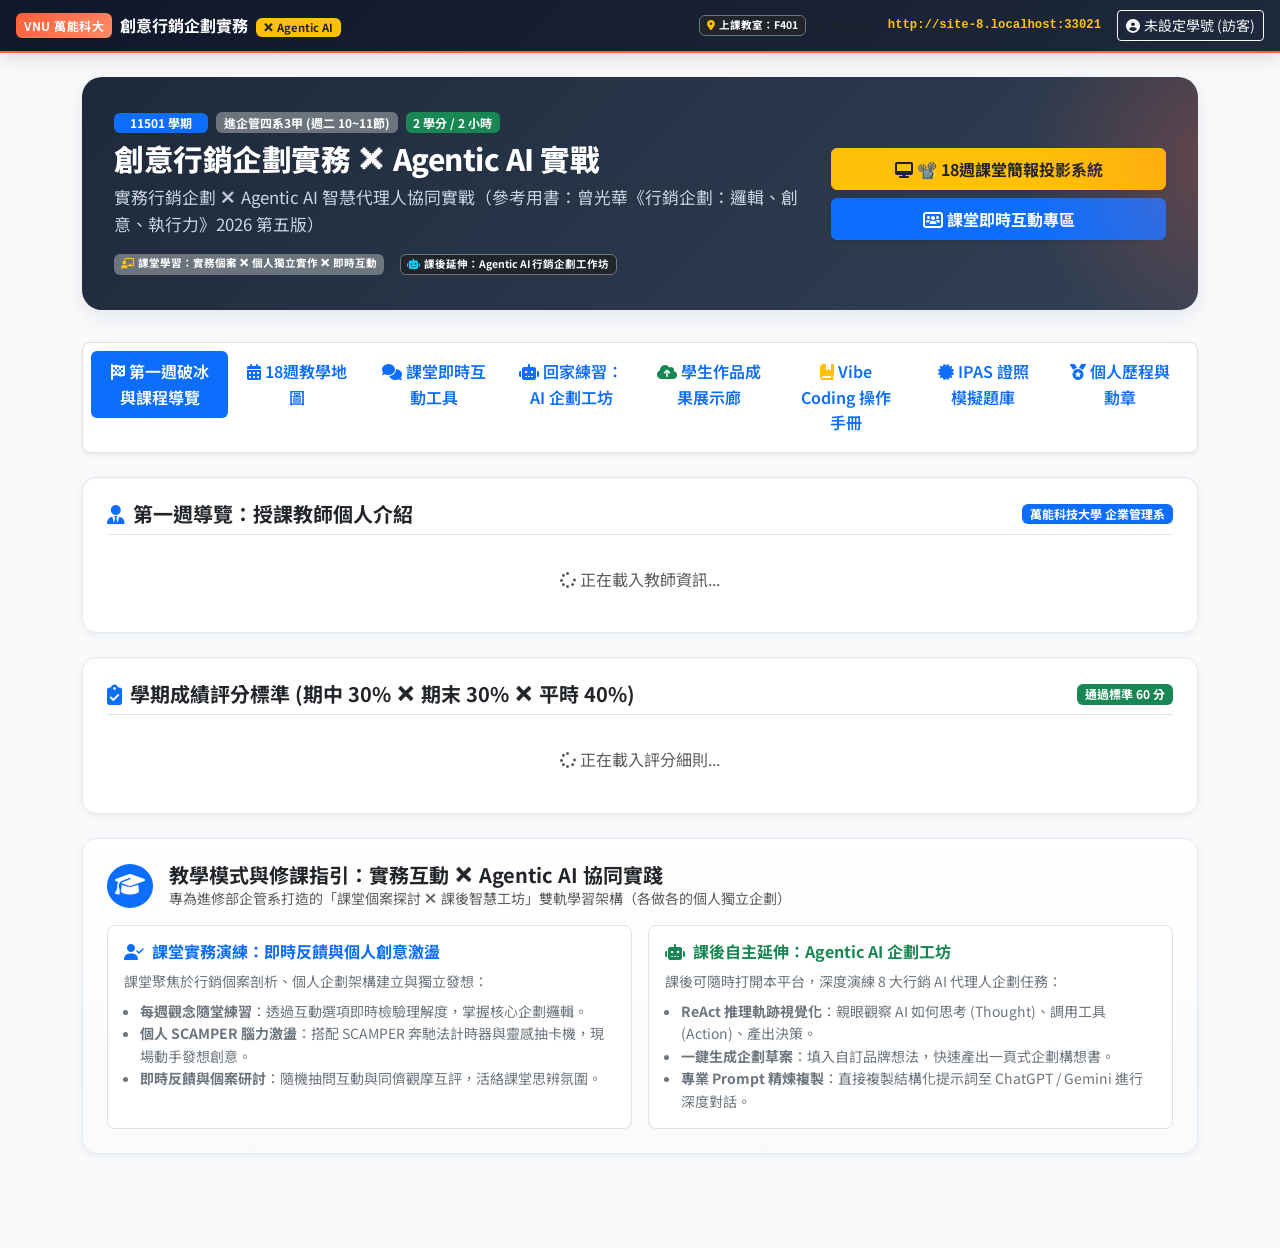
==== templates/index.html @ 461c384e "feat: 萬能科技大學 創意行銷企劃實務 ✕ Agentic AI 教學平台與 GitHub Pages 靜態網站部署" ====
<!DOCTYPE html>
<html lang="zh-TW">
<head>
  <meta charset="UTF-8">
  <meta name="viewport" content="width=device-width, initial-scale=1.0">
  <title>萬能科大【創意行銷企劃實務 ✕ Agentic AI】互動教學與自主練習平台</title>
  <!-- Bootstrap 5 CSS -->
  <link href="https://cdn.jsdelivr.net/npm/bootstrap@5.3.2/dist/css/bootstrap.min.css" rel="stylesheet">
  <!-- FontAwesome 6 -->
  <link rel="stylesheet" href="https://cdnjs.cloudflare.com/ajax/libs/font-awesome/6.4.2/css/all.min.css">
  <!-- Google Fonts: Noto Sans TC -->
  <link rel="preconnect" href="https://fonts.googleapis.com">
  <link rel="preconnect" href="https://fonts.gstatic.com" crossorigin>
  <link href="https://fonts.googleapis.com/css2?family=Noto+Sans+TC:wght@400;500;700;800&family=Fira+Code:wght@400;600&display=swap" rel="stylesheet">
  <!-- 自案樣式表 -->
  <link rel="stylesheet" href="/static/css/style.css">
</head>
<body>

  <!-- 頂部導航列 -->
  <nav class="navbar navbar-expand-lg navbar-custom sticky-top">
    <div class="container-fluid px-3">
      <a class="navbar-brand d-flex align-items-center text-white" href="#">
        <div class="brand-badge me-2">VNU 萬能科大</div>
        <div class="lh-1">
          <span class="fw-bold fs-6">創意行銷企劃實務</span>
          <span class="badge bg-warning text-dark ms-1" style="font-size: 0.7rem;">✕ Agentic AI</span>
        </div>
      </a>

      <!-- 教室環境提示 -->
      <div class="d-none d-md-flex align-items-center ms-auto me-3 text-light small">
        <span class="badge bg-dark border border-secondary me-2">
          <i class="fas fa-location-dot text-warning me-1"></i>上課教室：F401
        </span>
        <span class="text-muted me-1">手機連線：</span>
        <code class="text-warning fw-bold" id="classroom-url-display">載入中...</code>
      </div>

      <!-- 個人學號按鈕 -->
      <button class="btn btn-sm btn-outline-light d-flex align-items-center" data-bs-toggle="modal" data-bs-target="#userProfileModal">
        <i class="fas fa-user-circle me-1"></i>
        <span id="student-info-badge">學號登記</span>
      </button>
    </div>
  </nav>

  <!-- 主內容容器 -->
  <div class="container my-3">

    <!-- 頂部 Hero 橫幅 -->
    <div class="hero-banner">
      <div class="row align-items-center">
        <div class="col-lg-8">
          <div class="d-flex align-items-center gap-2 mb-2">
            <span class="badge bg-primary px-3 py-1">11501 學期</span>
            <span class="badge bg-secondary">進企管四系3甲 (週二 10~11節)</span>
            <span class="badge bg-success">2 學分 / 2 小時</span>
          </div>
          <h1 class="hero-title mb-2">創意行銷企劃實務 ✕ Agentic AI 實戰</h1>
          <p class="hero-subtitle mb-3">
            實務行銷企劃 ✕ Agentic AI 智慧代理人協同實戰（參考用書：曾光華《行銷企劃：邏輯、創意、執行力》2026 第五版）
          </p>
          <div class="d-flex flex-wrap gap-2 small">
              <span class="badge bg-secondary me-2">
                <i class="fas fa-chalkboard-user text-warning me-1"></i>課堂學習：實務個案 ✕ 個人獨立實作 ✕ 即時互動
              </span>
            <span class="badge bg-dark text-light border border-secondary">
              <i class="fas fa-robot text-info me-1"></i>課後延伸：Agentic AI 行銷企劃工作坊
            </span>
          </div>
        </div>
        <div class="col-lg-4 text-center text-lg-end mt-3 mt-lg-0 d-flex flex-column gap-2">
          <a href="Full_Screen_Presentation.html" target="_blank" class="btn btn-warning px-4 py-2 fw-bold shadow-sm text-dark">
            <i class="fas fa-desktop me-1"></i>📽️ 18週課堂簡報投影系統
          </a>
          <button class="btn btn-primary px-4 py-2 fw-bold shadow-sm" onclick="document.getElementById('tab-classroom-btn').click()">
            <i class="fas fa-users-rectangle me-1"></i>課堂即時互動專區
          </button>
        </div>
      </div>
    </div>

    <!-- 導航分頁籤 (Desktop) -->
    <ul class="nav nav-pills mb-4 nav-justified bg-white p-2 rounded-3 shadow-sm border" id="mainTab" role="tablist">
      <li class="nav-item" role="presentation">
        <button class="nav-link active fw-semibold" id="tab-intro-btn" data-bs-toggle="pill" data-bs-target="#tab-intro" type="button" role="tab">
          <i class="fas fa-flag-checkered me-1"></i>第一週破冰與課程導覽
        </button>
      </li>
      <li class="nav-item" role="presentation">
        <button class="nav-link fw-semibold" id="tab-curriculum-btn" data-bs-toggle="pill" data-bs-target="#tab-curriculum" type="button" role="tab">
          <i class="fas fa-calendar-alt me-1"></i>18週教學地圖
        </button>
      </li>
      <li class="nav-item" role="presentation">
        <button class="nav-link fw-semibold" id="tab-classroom-btn" data-bs-toggle="pill" data-bs-target="#tab-classroom" type="button" role="tab">
          <i class="fas fa-comments text-primary me-1"></i>課堂即時互動工具
        </button>
      </li>
      <li class="nav-item" role="presentation">
        <button class="nav-link fw-semibold" id="tab-takehome-btn" data-bs-toggle="pill" data-bs-target="#tab-takehome" type="button" role="tab">
          <i class="fas fa-robot me-1"></i>回家練習：AI 企劃工坊
        </button>
      </li>
      <li class="nav-item" role="presentation">
        <button class="nav-link fw-semibold" id="tab-works-btn" data-bs-toggle="pill" data-bs-target="#tab-works" type="button" role="tab">
          <i class="fas fa-cloud-arrow-up text-success me-1"></i>學生作品成果展示廊
        </button>
      </li>
      <li class="nav-item" role="presentation">
        <button class="nav-link fw-semibold" id="tab-vibe-btn" data-bs-toggle="pill" data-bs-target="#tab-vibe" type="button" role="tab">
          <i class="fas fa-book-bookmark text-warning me-1"></i>Vibe Coding 操作手冊
        </button>
      </li>
      <li class="nav-item" role="presentation">
        <button class="nav-link fw-semibold" id="tab-quiz-btn" data-bs-toggle="pill" data-bs-target="#tab-quiz" type="button" role="tab">
          <i class="fas fa-certificate me-1"></i>IPAS 證照模擬題庫
        </button>
      </li>
      <li class="nav-item" role="presentation">
        <button class="nav-link fw-semibold" id="tab-badges-btn" data-bs-toggle="pill" data-bs-target="#tab-badges" type="button" role="tab">
          <i class="fas fa-medal me-1"></i>個人歷程與勳章
        </button>
      </li>
    </ul>

    <!-- 分頁內容區域 -->
    <div class="tab-content" id="mainTabContent">

      <!-- TAB 1: 第一週破冰與課程導引 -->
      <div class="tab-pane fade show active" id="tab-intro" role="tabpanel">
        
        <!-- 授課教師卡片 -->
        <div class="card-custom p-4 mb-4">
          <div class="d-flex justify-content-between align-items-center mb-3 border-bottom pb-2">
            <h5 class="fw-bold mb-0 text-dark"><i class="fas fa-user-tie text-primary me-2"></i>第一週導覽：授課教師個人介紹</h5>
            <span class="badge bg-primary">萬能科技大學 企業管理系</span>
          </div>
          <div id="teacher-profile-box">
            <!-- 由 JS 動態注入 -->
            <div class="text-center py-3 text-muted"><i class="fas fa-spinner fa-spin me-1"></i>正在載入教師資訊...</div>
          </div>
        </div>

        <!-- 評分標準卡片 -->
        <div class="card-custom p-4 mb-4">
          <div class="d-flex justify-content-between align-items-center mb-3 border-bottom pb-2">
            <h5 class="fw-bold mb-0 text-dark"><i class="fas fa-clipboard-check text-primary me-2"></i>學期成績評分標準 (期中 30% ✕ 期末 30% ✕ 平時 40%)</h5>
            <span class="badge bg-success">通過標準 60 分</span>
          </div>
          <div id="grading-policy-box">
            <!-- 由 JS 動態注入 -->
            <div class="text-center py-3 text-muted"><i class="fas fa-spinner fa-spin me-1"></i>正在載入評分細則...</div>
          </div>
        </div>

        <!-- 雙軌教學架構說明 -->
        <div class="card-custom p-4 mb-4" style="background: linear-gradient(180deg, #FFFFFF 0%, #F8FAFC 100%);">
          <div class="d-flex align-items-center mb-3">
            <div class="p-2 bg-primary text-white rounded-circle me-3">
              <i class="fas fa-graduation-cap fs-4"></i>
            </div>
            <div>
              <h5 class="fw-bold mb-0 text-dark">教學模式與修課指引：實務互動 ✕ Agentic AI 協同實踐</h5>
              <p class="text-muted small mb-0">專為進修部企管系打造的「課堂個案探討 ✕ 課後智慧工坊」雙軌學習架構（各做各的個人獨立企劃）</p>
            </div>
          </div>
          <div class="row g-3">
            <div class="col-md-6">
              <div class="p-3 border rounded-3 bg-white h-100">
                <h6 class="fw-bold text-primary"><i class="fas fa-user-check me-2"></i>課堂實務演練：即時反饋與個人創意激盪</h6>
                <p class="small text-secondary mb-2">
                  課堂聚焦於行銷個案剖析、個人企劃架構建立與獨立發想：
                </p>
                <ul class="small text-secondary ps-3 mb-0">
                  <li><strong>每週觀念隨堂練習</strong>：透過互動選項即時檢驗理解度，掌握核心企劃邏輯。</li>
                  <li><strong>個人 SCAMPER 腦力激盪</strong>：搭配 SCAMPER 奔馳法計時器與靈感抽卡機，現場動手發想創意。</li>
                  <li><strong>即時反饋與個案研討</strong>：隨機抽問互動與同儕觀摩互評，活絡課堂思辨氛圍。</li>
                </ul>
              </div>
            </div>
            <div class="col-md-6">
              <div class="p-3 border rounded-3 bg-white h-100">
                <h6 class="fw-bold text-success"><i class="fas fa-robot me-2"></i>課後自主延伸：Agentic AI 企劃工坊</h6>
                <p class="small text-secondary mb-2">
                  課後可隨時打開本平台，深度演練 8 大行銷 AI 代理人企劃任務：
                </p>
                <ul class="small text-secondary ps-3 mb-0">
                  <li><strong>ReAct 推理軌跡視覺化</strong>：親眼觀察 AI 如何思考 (Thought)、調用工具 (Action)、產出決策。</li>
                  <li><strong>一鍵生成企劃草案</strong>：填入自訂品牌想法，快速產出一頁式企劃構想書。</li>
                  <li><strong>專業 Prompt 精煉複製</strong>：直接複製結構化提示詞至 ChatGPT / Gemini 進行深度對話。</li>
                </ul>
              </div>
            </div>
          </div>
        </div>

      </div>

      <!-- TAB 2: 18 週教學地圖 -->
      <div class="tab-pane fade" id="tab-curriculum" role="tabpanel">
        <div class="card-custom p-3 mb-3">
          <div class="d-flex flex-wrap justify-content-between align-items-center gap-2">
            <div>
              <h5 class="fw-bold mb-0 text-dark"><i class="fas fa-map-marked-alt text-primary me-2"></i>18 週完整課程進度地圖</h5>
              <small class="text-muted">參考用書：曾光華《行銷企劃：邏輯、創意、執行力》(2026 第五版) ✕ 現代行銷科技 (MarTech) 實務</small>
            </div>
            <div class="btn-group btn-group-sm">
              <button class="btn btn-primary filter-curriculum-btn active" onclick="filterCurriculum('all', this)">全部 18 週</button>
              <button class="btn btn-outline-primary filter-curriculum-btn" onclick="filterCurriculum('phase1', this)">第 1~6 週 (基礎與創意)</button>
              <button class="btn btn-outline-primary filter-curriculum-btn" onclick="filterCurriculum('phase2', this)">第 7~12 週 (實務與MarTech)</button>
              <button class="btn btn-outline-primary filter-curriculum-btn" onclick="filterCurriculum('phase3', this)">第 13~18 週 (撰寫與發表)</button>
            </div>
          </div>
        </div>

        <!-- 18 週卡片清單 -->
        <div id="curriculum-weeks-list">
          <div class="text-center py-4 text-muted"><i class="fas fa-spinner fa-spin me-1"></i>載入課程地圖中...</div>
        </div>
      </div>

      <!-- TAB 3: 課堂即時互動專區 -->
      <div class="tab-pane fade" id="tab-classroom" role="tabpanel">
        
        <!-- 課堂即時連線看板 -->
        <div class="card-custom p-4 mb-4 bg-dark text-white text-center">
          <h4 class="fw-bold text-warning mb-2"><i class="fas fa-network-wired me-2"></i>課堂即時互動專區</h4>
          <p class="text-secondary small mb-3">請透過瀏覽器開啟下方專屬網址，即可參與課堂互動工具與即時隨堂練習：</p>
          <div class="d-inline-block p-3 bg-white rounded-3 shadow-lg mb-3">
            <img src="https://api.qrserver.com/v1/create-qr-code/?size=180x180&data=http://127.0.0.1:5000" 
                 id="classroom-qr-img" alt="連線條碼" class="img-fluid" style="width: 180px; height: 180px;">
          </div>
          <div class="fs-5">
            互動連線網址：<span class="badge bg-primary px-3 py-2" id="qr-url-text">http://localhost:5000</span>
          </div>
        </div>

        <div class="row g-4">
          
          <!-- 工具 1: 行銷企劃靈感抽卡機 -->
          <div class="col-lg-6">
            <div class="card-custom p-3 h-100">
              <div class="d-flex justify-content-between align-items-center mb-3 border-bottom pb-2">
                <h5 class="fw-bold mb-0 text-dark"><i class="fas fa-layer-group text-primary me-2"></i>行銷企劃靈感抽卡機 (Idea Deck)</h5>
                <button class="btn btn-sm btn-primary" onclick="refreshIdeaCards()">
                  <i class="fas fa-random me-1"></i>重新隨機抽卡
                </button>
              </div>
              <p class="small text-muted mb-3">
                隨機組合「受眾 ✕ 痛點 ✕ 科技 ✕ 情境」4 大元素，各組進行 5 分鐘現場即興企劃發想！
              </p>

              <div class="row g-2">
                <div class="col-6">
                  <div class="idea-card target-card">
                    <span class="badge bg-primary mb-2 w-auto self-start">目標受眾 (Target)</span>
                    <h6 class="fw-bold text-dark mb-0" id="card-target-text">抽卡中...</h6>
                  </div>
                </div>
                <div class="col-6">
                  <div class="idea-card pain-card">
                    <span class="badge bg-danger mb-2 w-auto self-start">核心痛點 (Pain)</span>
                    <h6 class="fw-bold text-dark mb-0" id="card-pain-text">抽卡中...</h6>
                  </div>
                </div>
                <div class="col-6">
                  <div class="idea-card tech-card">
                    <span class="badge bg-purple text-white mb-2 w-auto self-start">行銷科技 (MarTech)</span>
                    <h6 class="fw-bold text-dark mb-0" id="card-tech-text">抽卡中...</h6>
                  </div>
                </div>
                <div class="col-6">
                  <div class="idea-card scene-card">
                    <span class="badge bg-warning text-dark mb-2 w-auto self-start">關鍵情境 (Scene)</span>
                    <h6 class="fw-bold text-dark mb-0" id="card-scene-text">抽卡中...</h6>
                  </div>
                </div>
              </div>
            </div>
          </div>

          <!-- 工具 2: 創意大轉盤 / 隨機點名抽籤機 -->
          <div class="col-lg-6">
            <div class="card-custom p-3 h-100 text-center">
              <div class="d-flex justify-content-between align-items-center mb-3 border-bottom pb-2">
                <h5 class="fw-bold mb-0 text-dark"><i class="fas fa-dharmachakra text-danger me-2"></i>課堂隨機抽籤與發表大轉盤</h5>
                <button class="btn btn-sm btn-outline-secondary" onclick="updateWheelNames()">
                  <i class="fas fa-edit me-1"></i>編輯名單
                </button>
              </div>

              <!-- Canvas 轉盤 -->
              <div class="wheel-container mb-3">
                <div class="wheel-pointer"></div>
                <canvas id="wheel-canvas" width="320" height="320"></canvas>
              </div>

              <div class="mb-3">
                <button class="btn btn-danger px-4 py-2 fw-bold" onclick="spinWheel()">
                  <i class="fas fa-play me-1"></i>開始旋轉抽籤！
                </button>
              </div>
              <div class="alert alert-light border py-2 mb-0" id="wheel-result-text">
                點擊上方按鈕，隨機抽出一名同學進行課堂分享！
              </div>
            </div>
          </div>

          <!-- 工具 3: SCAMPER 課堂討論倒數計時器 -->
          <div class="col-12">
            <div class="card-custom p-4 text-center">
              <div class="d-flex justify-content-between align-items-center mb-3 border-bottom pb-2">
                <h5 class="fw-bold mb-0 text-dark"><i class="fas fa-stopwatch text-warning me-2"></i>SCAMPER 個人創意便利貼發想計時器</h5>
                <div class="btn-group btn-group-sm">
                  <button class="btn btn-outline-secondary" onclick="setWorkshopTimer(180)">3 分鐘</button>
                  <button class="btn btn-outline-secondary active" onclick="setWorkshopTimer(300)">5 分鐘</button>
                  <button class="btn btn-outline-secondary" onclick="setWorkshopTimer(600)">10 分鐘</button>
                </div>
              </div>

              <div class="my-3">
                <div class="timer-display" id="workshop-timer-text">05:00</div>
              </div>

              <div class="d-flex justify-content-center gap-2 mb-3">
                <button class="btn btn-success px-4" id="timer-start-btn" onclick="startWorkshopTimer()">
                  <i class="fas fa-play me-1"></i>開始計時
                </button>
                <button class="btn btn-warning px-4" onclick="stopWorkshopTimer()">
                  <i class="fas fa-pause me-1"></i>暫停
                </button>
                <button class="btn btn-secondary px-4" onclick="resetWorkshopTimer()">
                  <i class="fas fa-redo me-1"></i>重設
                </button>
              </div>

              <div class="alert alert-info border py-2 mb-0" id="scamper-hint-box">
                準備就緒：請拿出彩色便利貼，點擊開始計時展開個人創意發想！
              </div>
            </div>
          </div>

        </div>
      </div>

      <!-- TAB 4: 回家練習：Take-Home Agentic AI 企劃工作坊 -->
      <div class="tab-pane fade" id="tab-takehome" role="tabpanel">
        
        <div class="row g-4">
          
          <!-- 左側：8 大 Agent 選擇與參數輸入 -->
          <div class="col-lg-5">
            
            <div class="card-custom p-3 mb-3">
              <h6 class="fw-bold text-dark mb-2"><i class="fas fa-users-gear text-primary me-2"></i>選擇行銷企劃 Agent 專家 (共 8 款)</h6>
              <div id="agent-template-selector" style="max-height: 280px; overflow-y: auto;">
                <!-- 由 JS 動態注入 8 大 Agent 選單 -->
              </div>
            </div>

            <div class="card-custom p-3 mb-3">
              <h6 class="fw-bold text-dark mb-2"><i class="fas fa-sliders text-primary me-2"></i>輸入自訂品牌與企劃參數</h6>
              <div id="agent-dynamic-fields">
                <!-- 由 JS 動態依選中的 Agent 注入欄位 -->
              </div>
              <div class="mb-3">
                <label class="form-label fw-semibold small text-muted">模擬外接工具庫 (Tools)：</label>
                <div id="agent-simulated-tools"></div>
              </div>
              <button class="btn btn-primary w-100 fw-bold py-2 shadow-sm" id="run-agent-btn" onclick="runAgentReActSimulation()">
                <i class="fas fa-play me-1"></i>啟動 ReAct 思考推理
              </button>
            </div>

            <!-- 外接 AI 黃金 Prompt 複製庫 -->
            <div class="card-custom p-3">
              <div class="d-flex justify-content-between align-items-center mb-2">
                <h6 class="fw-bold text-dark mb-0"><i class="fas fa-magic text-warning me-2"></i>外部 AI 黃金 Prompt (免費用)</h6>
                <button class="btn btn-sm btn-outline-primary" onclick="copyGoldenPrompt()">
                  <i class="fas fa-copy me-1"></i>複製 Prompt
                </button>
              </div>
              <p class="small text-muted mb-2">同學回家亦可將此結構化 Prompt 複製貼入 ChatGPT、Gemini 或 Claude 進行二次對話！</p>
              <textarea class="form-control form-control-sm font-monospace" id="agent-golden-prompt-text" rows="5" readonly></textarea>
            </div>

          </div>

          <!-- 右側：ReAct 終端機模擬與一頁式企劃書預覽 -->
          <div class="col-lg-7">
            
            <!-- Agent 職能說明 -->
            <div class="card-custom p-3 mb-3 bg-white">
              <div class="d-flex justify-content-between align-items-center">
                <h5 class="fw-bold text-dark mb-0" id="current-agent-title">市場情資與 PESTEL 洞察 Agent</h5>
                <span class="badge bg-primary" id="current-agent-role">情資雷達專家</span>
              </div>
              <p class="small text-muted mt-2 mb-0" id="current-agent-mission">任務目標描述...</p>
            </div>

            <!-- ReAct 思考軌跡終端機 -->
            <div class="terminal-window mb-3">
              <div class="terminal-header">
                <span class="terminal-dot dot-red"></span>
                <span class="terminal-dot dot-yellow"></span>
                <span class="terminal-dot dot-green"></span>
                <small class="ms-2 text-muted fw-semibold">Agentic AI ReAct 思考與推理動態軌跡 (Thought ➔ Action ➔ Observation ➔ Decision)</small>
              </div>
              <div class="terminal-body" id="react-terminal-output">
                <div class="text-muted">
                  點擊左側「<span class="text-warning">啟動 ReAct 思考推理</span>」按鈕，立即展開 AI 代理人逐步思考過程！
                </div>
              </div>
            </div>

            <!-- 一頁式企劃草案預覽容器 -->
            <div id="proposal-draft-output" style="display: none;">
              <div id="proposal-draft-content">
                <!-- 由 JS 動態注入企劃書 Markdown 預覽 -->
              </div>
            </div>

          </div>

        </div>

      </div>

      <!-- TAB 5: IPAS 證照模擬題庫與檢定 -->
      <div class="tab-pane fade" id="tab-quiz" role="tabpanel">
        
        <!-- 題庫模式選擇面板 (Setup) -->
        <div id="quiz-setup-panel" class="card-custom p-4">
          <div class="d-flex flex-wrap justify-content-between align-items-center mb-3 border-bottom pb-2 gap-2">
            <div>
              <h5 class="fw-bold mb-0 text-dark"><i class="fas fa-certificate text-primary me-2"></i>經濟部 IPAS 品牌規劃師 ✕ AI 應用規劃師 證照模擬題庫</h5>
              <small class="text-muted">對標經濟部產業人才能力鑑定標準，收錄 <span id="total-questions-stat" class="fw-bold text-primary">180</span> 題專業考題 (含詳細題解、考點歸納與落點分析)</small>
            </div>
            <button class="btn btn-sm btn-outline-danger" onclick="clearWrongQuestionsNotebook()">
              <i class="fas fa-trash-alt me-1"></i>清空錯題筆記
            </button>
          </div>

          <!-- IPAS 兩大能力鑑定專項模擬捷徑 -->
          <div class="row g-3 mb-4">
            <div class="col-md-6">
              <div class="p-3 bg-light rounded border border-primary d-flex align-items-center justify-content-between">
                <div>
                  <span class="badge bg-primary mb-1"><i class="fas fa-tag me-1"></i>經濟部能力鑑定</span>
                  <h6 class="fw-bold mb-1 text-dark">IPAS 品牌規劃師 專項模擬</h6>
                  <small class="text-secondary">精選 25 題：品牌策略、STP定位、整合傳播、顧客體驗與公關危機</small>
                </div>
                <button class="btn btn-primary btn-sm px-3 ms-2" onclick="startExamMode('ipas_brand')">
                  開始測驗
                </button>
              </div>
            </div>
            <div class="col-md-6">
              <div class="p-3 bg-light rounded border border-success d-flex align-items-center justify-content-between">
                <div>
                  <span class="badge bg-success mb-1"><i class="fas fa-robot me-1"></i>經濟部能力鑑定</span>
                  <h6 class="fw-bold mb-1 text-dark">IPAS AI 應用規劃師 專項模擬</h6>
                  <small class="text-secondary">精選 25 題：生成式 AI 應用、提示工程、流程自動化與倫理法規</small>
                </div>
                <button class="btn btn-success btn-sm px-3 ms-2" onclick="startExamMode('ipas_ai')">
                  開始測驗
                </button>
              </div>
            </div>
          </div>

          <div class="row g-3">
            <div class="col-md-6 col-lg-3">
              <div class="card p-3 h-100 text-center border-primary bg-white shadow-sm">
                <div class="fs-2 text-primary mb-2"><i class="fas fa-mobile-screen-button"></i></div>
                <h6 class="fw-bold">隨堂 5 題快測</h6>
                <p class="small text-muted">適合每週課堂重點概念與核心題型隨堂檢驗</p>
                <button class="btn btn-primary btn-sm mt-auto" onclick="startExamMode('weekly_5')">開始 5 題快測</button>
              </div>
            </div>
            <div class="col-md-6 col-lg-3">
              <div class="card p-3 h-100 text-center border-warning bg-white shadow-sm">
                <div class="fs-2 text-warning mb-2"><i class="fas fa-clipboard-list"></i></div>
                <h6 class="fw-bold">期中 40 題鑑定模擬測驗</h6>
                <p class="small text-muted">涵蓋 IPAS 品牌規劃基礎、外部環境分析、STP 與 AI 企劃賦能</p>
                <button class="btn btn-warning btn-sm mt-auto" onclick="startExamMode('midterm_40')">進入期中測驗</button>
              </div>
            </div>
            <div class="col-md-6 col-lg-3">
              <div class="card p-3 h-100 text-center border-danger bg-white shadow-sm">
                <div class="fs-2 text-danger mb-2"><i class="fas fa-trophy"></i></div>
                <h6 class="fw-bold">期末 60 題綜合能力檢定</h6>
                <p class="small text-muted">整合 IPAS 品牌策略、整合傳播、MarTech 與 AI 應用綜合評量</p>
                <button class="btn btn-danger btn-sm mt-auto" onclick="startExamMode('final_60')">進入期末檢定</button>
              </div>
            </div>
            <div class="col-md-6 col-lg-3">
              <div class="card p-3 h-100 text-center border-secondary bg-white shadow-sm">
                <div class="fs-2 text-secondary mb-2"><i class="fas fa-book-bookmark"></i></div>
                <h6 class="fw-bold">錯題筆記本</h6>
                <p class="small text-muted">自動收集作答錯誤題目，考前針對弱點精準複習</p>
                <button class="btn btn-secondary btn-sm mt-auto" onclick="startExamMode('wrong_notebook')">重練錯題</button>
              </div>
            </div>
          </div>
        </div>

        <!-- 測驗作答進行中面板 (Active Quiz) -->
        <div id="quiz-active-panel" class="card-custom p-4" style="display: none;">
          <div class="d-flex justify-content-between align-items-center mb-3">
            <div>
              <h5 class="fw-bold mb-0 text-dark" id="quiz-mode-title">測驗進行中</h5>
              <small class="text-muted" id="quiz-progress-text">第 1 / 5 題</small>
            </div>
            <div class="d-flex align-items-center gap-2">
              <span class="badge bg-light text-dark border"><i class="fas fa-clock me-1 text-danger"></i>計時：<span id="quiz-live-timer">00:00</span></span>
              <button class="btn btn-sm btn-outline-danger" onclick="resetQuizToSetup()">放棄測驗</button>
            </div>
          </div>

          <!-- 進度條 -->
          <div class="progress mb-4" style="height: 6px;">
            <div class="progress-bar bg-primary" id="quiz-progress-bar" style="width: 20%;"></div>
          </div>

          <!-- 題目卡片 -->
          <div class="mb-3">
            <div id="quiz-question-meta" class="mb-2"></div>
            <h5 class="fw-bold text-dark lh-base" id="quiz-question-stem">載入題目中...</h5>
          </div>

          <!-- 選項容器 -->
          <div id="quiz-options-container" class="mb-4"></div>

          <!-- 底部控制列 -->
          <div class="d-flex justify-content-between">
            <button class="btn btn-outline-secondary" id="quiz-prev-btn" onclick="prevQuizQuestion()">
              <i class="fas fa-arrow-left me-1"></i>上一題
            </button>
            <button class="btn btn-primary px-4" id="quiz-next-btn" onclick="nextOrSubmitQuiz()">
              下一題<i class="fas fa-arrow-right ms-1"></i>
            </button>
          </div>
        </div>

        <!-- 測驗成績與錯題診斷面板 (Result) -->
        <div id="quiz-result-panel" class="card-custom p-4" style="display: none;">
          <div class="text-center py-3 border-bottom mb-4">
            <span class="badge bg-success fs-6 mb-2" id="result-pass-badge">檢定合格</span>
            <h1 class="display-3 fw-bold text-primary mb-0" id="result-score-number">85</h1>
            <p class="text-muted">答對題數：<span id="result-correct-ratio">4 / 5</span> 題</p>
            <div class="alert alert-light border d-inline-block px-4 py-2 mb-0" id="result-feedback-text">
              診斷建議反饋...
            </div>
          </div>

          <!-- 錯題解析清單 -->
          <h5 class="fw-bold text-dark mb-3"><i class="fas fa-magnifying-glass-chart text-danger me-2"></i>個人錯題剖析與觀念解析</h5>
          <div id="result-wrong-list"></div>

          <div class="text-center mt-4 pt-3 border-top">
            <button class="btn btn-primary px-4 me-2" onclick="resetQuizToSetup()">
              <i class="fas fa-redo me-1"></i>返回測驗主頁
            </button>
          </div>
        </div>

      </div>

      <!-- TAB: 學生作品成果展示廊 -->
      <div class="tab-pane fade" id="tab-works" role="tabpanel">
        <div class="card-custom p-4 mb-4">
          <div class="d-flex flex-wrap justify-content-between align-items-center gap-2 mb-3 border-bottom pb-3">
            <div>
              <h5 class="fw-bold mb-1 text-dark">
                <i class="fas fa-cloud-arrow-up text-success me-2"></i>進企管四系3甲 學生企劃作品展示廊
              </h5>
              <small class="text-muted">
                匯整全班行銷企劃書、Agent 提示詞歷程、一頁式原型，以及 <strong>GitHub Pages 線上專屬網址</strong>！
              </small>
            </div>
            <div class="d-flex gap-2">
              <button class="btn btn-success fw-bold px-3 shadow-sm" data-bs-toggle="modal" data-bs-target="#uploadWorkModal">
                <i class="fas fa-plus-circle me-1"></i>上傳我的企劃成果
              </button>
            </div>
          </div>

          <!-- 篩選與搜尋列 -->
          <div class="row g-2 mb-4 align-items-center bg-light p-2.5 rounded-3 border">
            <div class="col-md-7 d-flex flex-wrap gap-1" id="works-category-filters">
              <button class="btn btn-sm btn-dark active" onclick="filterWorksByCategory('all', this)">全部作品</button>
              <button class="btn btn-sm btn-outline-secondary" onclick="filterWorksByCategory('GitHub Pages 線上專案', this)">
                <i class="fab fa-github me-1"></i>GitHub Pages 線上專案
              </button>
              <button class="btn btn-sm btn-outline-secondary" onclick="filterWorksByCategory('HTML 一頁式 MVP', this)">
                <i class="fas fa-file-code me-1"></i>HTML 一頁式 MVP
              </button>
              <button class="btn btn-sm btn-outline-secondary" onclick="filterWorksByCategory('行銷企劃書 (PDF/PPTX)', this)">
                <i class="fas fa-file-pdf me-1"></i>行銷企劃書
              </button>
            </div>
            <div class="col-md-5">
              <div class="input-group input-group-sm">
                <span class="input-group-text bg-white"><i class="fas fa-search text-muted"></i></span>
                <input type="text" class="form-control" id="search-works-input" placeholder="搜尋組別、學號、專案名稱或關鍵字..." oninput="searchWorks(this.value)">
                <button class="btn btn-outline-secondary" type="button" onclick="loadStudentWorks()"><i class="fas fa-sync-alt"></i></button>
              </div>
            </div>
          </div>

          <!-- 作品卡片網格 -->
          <div class="row g-3" id="student-works-gallery">
            <div class="text-center py-5 text-muted col-12">
              <i class="fas fa-spinner fa-spin fa-2x mb-2 text-primary"></i>
              <div>正在載入學生作品展示清單...</div>
            </div>
          </div>
        </div>
      </div>

      <!-- TAB: Vibe Coding 操作手冊 -->
      <div class="tab-pane fade" id="tab-vibe" role="tabpanel">
        <div class="card-custom p-4 mb-4">
          <div class="d-flex justify-content-between align-items-center mb-3 border-bottom pb-2">
            <div>
              <h5 class="fw-bold mb-0 text-dark">
                <i class="fas fa-book-sparkles text-warning me-2"></i>Vibe Coding ✕ CLEAR 提問框架操作手冊
              </h5>
              <small class="text-muted">自然語言意圖驅動 ✕ 30 秒 GitHub Pages 免費部署 ✕ PM 產品經理大局觀</small>
            </div>
            <a href="Full_Screen_Presentation.html" target="_blank" class="btn btn-sm btn-outline-warning text-dark fw-bold">
              <i class="fas fa-desktop me-1"></i>投影簡報模式
            </a>
          </div>

          <!-- 動態載入 / 預載 Vibe Coding 內容容器 -->
          <div id="vibe-manual-content">
            <div class="text-center py-5 text-muted">
              <i class="fas fa-spinner fa-spin fa-2x mb-2 text-warning"></i>
              <div>正在載入 Vibe Coding 操作指引...</div>
            </div>
          </div>
        </div>
      </div>

      <!-- TAB 6: 個人學習歷程與成就勳章 -->
      <div class="tab-pane fade" id="tab-badges" role="tabpanel">
        <div class="card-custom p-4">
          <div class="d-flex justify-content-between align-items-center mb-3 border-bottom pb-2">
            <div>
              <h5 class="fw-bold mb-0 text-dark"><i class="fas fa-trophy text-warning me-2"></i>個人學習歷程與 8 大榮譽成就勳章</h5>
              <small class="text-muted">持續參與課堂抽卡、測驗與 AI 企劃實作即可累積解鎖勳章</small>
            </div>
            <button class="btn btn-sm btn-outline-primary" data-bs-toggle="modal" data-bs-target="#userProfileModal">
              <i class="fas fa-user-edit me-1"></i>修改個人資訊
            </button>
          </div>

          <div class="row g-3" id="badges-container">
            <!-- 由 JS 動態注入 8 大勳章 -->
          </div>
        </div>
      </div>

    </div>

  </div>

  <!-- 手機端底部導航列 (Mobile Friendly) -->
  <div class="mobile-bottom-nav d-md-none no-print">
    <a href="javascript:void(0)" class="mobile-nav-btn active" onclick="document.getElementById('tab-intro-btn').click(); updateMobileActive(this);">
      <i class="fas fa-flag"></i>
      <span>第一週</span>
    </a>
    <a href="javascript:void(0)" class="mobile-nav-btn" onclick="document.getElementById('tab-curriculum-btn').click(); updateMobileActive(this);">
      <i class="fas fa-calendar"></i>
      <span>18週</span>
    </a>
    <a href="javascript:void(0)" class="mobile-nav-btn" onclick="document.getElementById('tab-classroom-btn').click(); updateMobileActive(this);">
      <i class="fas fa-mobile-screen"></i>
      <span>課堂互動</span>
    </a>
    <a href="javascript:void(0)" class="mobile-nav-btn" onclick="document.getElementById('tab-takehome-btn').click(); updateMobileActive(this);">
      <i class="fas fa-robot"></i>
      <span>AI工坊</span>
    </a>
    <a href="javascript:void(0)" class="mobile-nav-btn" onclick="document.getElementById('tab-quiz-btn').click(); updateMobileActive(this);">
      <i class="fas fa-graduation-cap"></i>
      <span>題庫</span>
    </a>
  </div>

  <!-- 學號設定 Modal -->
  <div class="modal fade" id="userProfileModal" tabindex="-1">
    <div class="modal-dialog modal-dialog-centered">
      <div class="modal-content">
        <div class="modal-header">
          <h5 class="modal-title fw-bold"><i class="fas fa-id-card text-primary me-2"></i>設定學生學習身分</h5>
          <button type="button" class="btn-close" data-bs-dismiss="modal"></button>
        </div>
        <div class="modal-body">
          <p class="small text-muted mb-3">設定您的學號與姓名，系統將在瀏覽器自動儲存測驗歷程、錯題筆記與成就勳章！</p>
          <div class="mb-3">
            <label class="form-label fw-bold">學號 (Student ID)</label>
            <input type="text" class="form-control" id="input-student-id" placeholder="例如：11200123">
          </div>
          <div class="mb-3">
            <label class="form-label fw-bold">姓名 (Student Name)</label>
            <input type="text" class="form-control" id="input-student-name" placeholder="例如：王小明">
          </div>
        </div>
        <div class="modal-footer">
          <button type="button" class="btn btn-secondary" data-bs-dismiss="modal">取消</button>
          <button type="button" class="btn btn-primary" onclick="saveUserProfile()">儲存並同步</button>
        </div>
      </div>
    </div>
  </div>

  <!-- 學生作品成果上傳 Modal (含 GitHub Pages 專屬網址) -->
  <div class="modal fade" id="uploadWorkModal" tabindex="-1">
    <div class="modal-dialog modal-lg modal-dialog-centered modal-dialog-scrollable">
      <div class="modal-content">
        <div class="modal-header bg-success text-white">
          <h5 class="modal-title fw-bold">
            <i class="fas fa-cloud-arrow-up me-2"></i>上傳行銷企劃專案成果 ✕ GitHub Pages 連結
          </h5>
          <button type="button" class="btn-close btn-close-white" data-bs-dismiss="modal"></button>
        </div>
        <div class="modal-body p-4">
          <form id="upload-work-form" onsubmit="handleWorkSubmit(event)">
            <div class="row g-3">
              <div class="col-md-4">
                <label class="form-label fw-bold small text-secondary">學號 <span class="text-danger">*</span></label>
                <input type="text" class="form-control form-control-sm" id="work-student-id" required placeholder="例如：11109012">
              </div>
              <div class="col-md-4">
                <label class="form-label fw-bold small text-secondary">學生姓名 <span class="text-danger">*</span></label>
                <input type="text" class="form-control form-control-sm" id="work-student-name" required placeholder="例如：林郁翔">
              </div>
              <div class="col-md-4">
                <label class="form-label fw-bold small text-secondary">企劃模式</label>
                <input type="text" class="form-control form-control-sm bg-light text-primary fw-bold" id="work-team-name" value="個人獨立企劃" readonly>
              </div>

              <div class="col-md-4">
                <label class="form-label fw-bold small text-secondary">對應課程週次</label>
                <select class="form-select form-select-sm" id="work-week">
                  <option value="9">第 09 週：期中企劃構想書 (Proposal Draft)</option>
                  <option value="14">第 14 週：Multi-Agent 企劃整合衝刺</option>
                  <option value="15">第 15 週：期末發表 Stage 1</option>
                  <option value="16" selected>第 16 週：期末發表 Stage 2 (Vibe Coding 成果)</option>
                  <option value="17">第 17 週：期末發表 Stage 3</option>
                  <option value="18">第 18 週：期末總結全案作品</option>
                </select>
              </div>
              <div class="col-md-4">
                <label class="form-label fw-bold small text-secondary">專案成果類型 <span class="text-danger">*</span></label>
                <select class="form-select form-select-sm" id="work-category">
                  <option value="GitHub Pages 線上專案" selected>🌐 GitHub Pages 線上專案 (推薦)</option>
                  <option value="HTML 一頁式 MVP">📄 HTML 一頁式 MVP 原型</option>
                  <option value="行銷企劃書 (PDF/PPTX)">📑 行銷企劃全案書 (PDF/PPTX)</option>
                  <option value="品牌定位與視覺圖">🎨 品牌定位知覺圖 / Persona 畫像</option>
                </select>
              </div>
              <div class="col-md-4">
                <label class="form-label fw-bold small text-secondary">協同之 Agentic AI 特工</label>
                <select class="form-select form-select-sm" id="work-agent-used">
                  <option value="Agent 1：市場情資洞察 Agent">Agent 1：市場情資洞察 Agent</option>
                  <option value="Agent 2：STP 市場定位 Agent">Agent 2：STP 市場定位 Agent</option>
                  <option value="Agent 3：受眾 Persona 描繪 Agent">Agent 3：受眾 Persona 描繪 Agent</option>
                  <option value="Agent 4：產品價值主張 Agent">Agent 4：產品價值主張 Agent</option>
                  <option value="Agent 5：價格促銷試算 Agent">Agent 5：價格促銷試算 Agent</option>
                  <option value="Agent 6：公關活動企劃 Agent">Agent 6：公關活動企劃 Agent</option>
                  <option value="Agent 7：社群短影音文案 Agent">Agent 7：社群短影音文案 Agent</option>
                  <option value="Agent 8：企劃審查評估 Agent">Agent 8：企劃審查評估 Agent</option>
                  <option value="多代理人 Multi-Agent 整合">多代理人 Multi-Agent 整合工作流</option>
                </select>
              </div>

              <div class="col-12">
                <label class="form-label fw-bold small text-secondary">專案企劃完整名稱 <span class="text-danger">*</span></label>
                <input type="text" class="form-control form-control-sm" id="work-title" required placeholder="例如：大園在地手作桑葚果茶 全通路快閃預約網">
              </div>

              <!-- GITHUB PAGES LINK (核心強調) -->
              <div class="col-12">
                <div class="p-3 bg-success bg-opacity-10 border border-success border-opacity-25 rounded-3">
                  <label class="form-label fw-bold text-success mb-1">
                    <i class="fab fa-github me-1"></i>GitHub Pages 公開網址 (學生可直接傳此連結)
                  </label>
                  <div class="input-group input-group-sm">
                    <span class="input-group-text bg-white text-muted">https://</span>
                    <input type="text" class="form-control" id="work-github-page-url" placeholder="username.github.io/repo-name/">
                  </div>
                  <small class="text-muted d-block mt-1">
                    <i class="fas fa-info-circle text-primary me-1"></i>只需依據【Vibe Coding 操作手冊】3 步驟將 index.html 部署至 GitHub Pages，即可免費獲得永久公開網址！
                  </small>
                </div>
              </div>

              <div class="col-md-6">
                <label class="form-label fw-bold small text-secondary">
                  <i class="fab fa-github text-dark me-1"></i>GitHub 儲存庫 Repo 連結 (選填)
                </label>
                <input type="url" class="form-control form-control-sm" id="work-github-repo-url" placeholder="https://github.com/username/repo-name">
              </div>

              <div class="col-md-6">
                <label class="form-label fw-bold small text-secondary">
                  <i class="fas fa-paperclip text-dark me-1"></i>上傳專案檔案 (HTML/PDF/圖片/ZIP 選填)
                </label>
                <input type="file" class="form-control form-control-sm" id="work-file-input" accept=".html,.htm,.pdf,.zip,.rar,.png,.jpg,.jpeg">
              </div>

              <div class="col-12">
                <label class="form-label fw-bold small text-secondary">企劃痛點洞察與核心價值主張 (30~100字) <span class="text-danger">*</span></label>
                <textarea class="form-control form-control-sm" id="work-concept" rows="3" required placeholder="簡述本專案為誰解決了什麼痛點？核心創意切角為何？運用了曾光華老師哪一章節的行銷策略？"></textarea>
              </div>

              <div class="col-12">
                <label class="form-label fw-bold small text-secondary">CLEAR 提示詞精簡歷程 (Prompt Record)</label>
                <textarea class="form-control form-control-sm font-monospace" id="work-prompt-summary" rows="2" placeholder="【Role】... 【Context】... 【Action】... 【Limits】... 【Expectation】..."></textarea>
              </div>
            </div>

            <div class="alert alert-info py-2 px-3 small mt-3 mb-0 d-flex align-items-center">
              <i class="fas fa-shield-alt text-info me-2 fs-5"></i>
              <span>上傳後作品將自動公開收錄於【學生作品成果展示廊】，供全班同學與授課教師即時點開預覽並給予評分與反饋。</span>
            </div>

            <div class="modal-footer px-0 pb-0 pt-3 mt-3 border-top">
              <button type="button" class="btn btn-secondary btn-sm" data-bs-dismiss="modal">取消返回</button>
              <button type="submit" class="btn btn-success btn-sm fw-bold px-4" id="submit-work-btn">
                <i class="fas fa-cloud-upload-alt me-1"></i>確認上傳並發布
              </button>
            </div>
          </form>
        </div>
      </div>
    </div>
  </div>

  <!-- 學生作品詳細預覽 Modal -->
  <div class="modal fade" id="viewWorkDetailModal" tabindex="-1">
    <div class="modal-dialog modal-lg modal-dialog-centered modal-dialog-scrollable">
      <div class="modal-content">
        <div class="modal-header bg-dark text-white">
          <div class="d-flex align-items-center gap-2">
            <span class="badge bg-primary" id="modal-detail-category">成果專案</span>
            <h5 class="modal-title fw-bold mb-0 text-truncate" id="modal-detail-title" style="max-width: 500px;">作品標題</h5>
          </div>
          <button type="button" class="btn-close btn-close-white" data-bs-dismiss="modal"></button>
        </div>
        <div class="modal-body p-4" id="modal-detail-body">
          <!-- 由 JS 動態注入 -->
        </div>
        <div class="modal-footer" id="modal-detail-footer">
          <button type="button" class="btn btn-secondary btn-sm" data-bs-dismiss="modal">關閉視窗</button>
        </div>
      </div>
    </div>
  </div>

  <!-- Bootstrap 5 JS Bundle -->
  <script src="https://cdn.jsdelivr.net/npm/bootstrap@5.3.2/dist/js/bootstrap.bundle.min.js"></script>
  <!-- 前端核心腳本 -->
  <script src="/static/js/app.js"></script>

  <script>
    function updateMobileActive(el) {
      document.querySelectorAll('.mobile-nav-btn').forEach(btn => btn.classList.remove('active'));
      el.classList.add('active');
    }
  </script>
</body>
</html>
---- static/css/style.css ----
/* ==========================================================================
   萬能科技大學 - 創意行銷企劃實務 ✕ Agentic AI 互動教學平台
   授課教師：邱俊維 博士 ｜ 開課班級：進企管四系3甲 (F401 教室)
   ========================================================================== */

:root {
  --primary-color: #FF5E3A;       /* 活力珊瑚橘 */
  --primary-hover: #E04826;
  --secondary-color: #4F46E5;     /* AI 智慧靛藍 */
  --secondary-hover: #4338CA;
  --accent-color: #F59E0B;        /* 靈感琥珀金 */
  --dark-bg: #0F172A;            /* 極客深灰藍 */
  --light-bg: #F8FAFC;           /* 珍珠柔白底 */
  --card-bg: #FFFFFF;
  --text-main: #1E293B;
  --text-muted: #64748B;
  --border-color: #E2E8F0;
  --success-color: #10B981;
  --danger-color: #EF4444;
  --radius-sm: 8px;
  --radius-md: 14px;
  --radius-lg: 20px;
  --shadow-sm: 0 2px 8px rgba(15, 23, 42, 0.06);
  --shadow-md: 0 8px 24px rgba(15, 23, 42, 0.08);
  --shadow-lg: 0 16px 36px rgba(255, 94, 58, 0.12);
}

body {
  font-family: 'Noto Sans TC', -apple-system, BlinkMacSystemFont, "Segoe UI", Roboto, sans-serif;
  background-color: var(--light-bg);
  color: var(--text-main);
  line-height: 1.6;
  padding-bottom: 70px;
}

/* 頂部導航列 */
.navbar-custom {
  background: linear-gradient(135deg, #0F172A 0%, #1E293B 100%);
  border-bottom: 2px solid var(--primary-color);
  box-shadow: 0 4px 20px rgba(0,0,0,0.15);
}

.brand-badge {
  background: linear-gradient(135deg, var(--primary-color), #FF8A65);
  color: white;
  font-size: 0.75rem;
  font-weight: 700;
  padding: 3px 8px;
  border-radius: 6px;
  letter-spacing: 0.5px;
}

.nav-link-custom {
  color: #E2E8F0 !important;
  font-weight: 500;
  padding: 8px 16px !important;
  border-radius: 8px;
  transition: all 0.25s ease;
}

.nav-link-custom:hover, .nav-link-custom.active {
  color: #FFFFFF !important;
  background-color: rgba(255, 94, 58, 0.2);
  border-bottom: 2px solid var(--primary-color);
}

/* 教室投影與手機模式開關 */
.mode-pill {
  border: 1px solid rgba(255,255,255,0.2);
  background: rgba(255,255,255,0.1);
  color: #F8FAFC;
  font-size: 0.85rem;
  border-radius: 20px;
  padding: 4px 12px;
  cursor: pointer;
  transition: all 0.2s;
}

.mode-pill:hover, .mode-pill.active {
  background: var(--primary-color);
  color: white;
  border-color: var(--primary-color);
}

/* 主容器與頁首橫幅 */
.hero-banner {
  background: linear-gradient(135deg, #1E293B 0%, #334155 100%);
  color: white;
  border-radius: var(--radius-lg);
  padding: 2.2rem 2rem;
  margin-top: 1.5rem;
  margin-bottom: 2rem;
  position: relative;
  overflow: hidden;
  box-shadow: var(--shadow-md);
}

.hero-banner::after {
  content: '';
  position: absolute;
  top: -50%;
  right: -20%;
  width: 400px;
  height: 400px;
  background: radial-gradient(circle, rgba(255, 94, 58, 0.25) 0%, transparent 70%);
  pointer-events: none;
}

.hero-title {
  font-size: 1.85rem;
  font-weight: 800;
  letter-spacing: -0.5px;
}

.hero-subtitle {
  color: #CBD5E1;
  font-size: 1.05rem;
}

/* 卡片與元件樣式 */
.card-custom {
  background: var(--card-bg);
  border: 1px solid var(--border-color);
  border-radius: var(--radius-md);
  box-shadow: var(--shadow-sm);
  transition: transform 0.2s ease, box-shadow 0.2s ease;
  overflow: hidden;
}

.card-custom:hover {
  box-shadow: var(--shadow-md);
}

.card-header-gradient {
  background: linear-gradient(135deg, #F8FAFC 0%, #EDF2F7 100%);
  border-bottom: 1px solid var(--border-color);
  padding: 1rem 1.25rem;
  font-weight: 700;
}

/* 教師個人檔案卡片 */
.teacher-avatar-box {
  width: 90px;
  height: 90px;
  border-radius: 50%;
  background: linear-gradient(135deg, var(--secondary-color), var(--primary-color));
  display: flex;
  align-items: center;
  justify-content: center;
  color: white;
  font-size: 2.4rem;
  box-shadow: var(--shadow-sm);
}

.info-badge {
  background-color: #F1F5F9;
  color: #334155;
  font-size: 0.85rem;
  padding: 4px 10px;
  border-radius: 6px;
  font-weight: 600;
}

/* 評分標準卡片 */
.grading-card {
  border-left: 5px solid var(--primary-color);
  padding: 1rem;
  background: #FFF;
  border-radius: 10px;
  margin-bottom: 1rem;
  box-shadow: 0 2px 6px rgba(0,0,0,0.04);
}

.percentage-badge {
  font-size: 1.4rem;
  font-weight: 800;
  color: var(--primary-color);
}

/* 18 週課程地圖時間軸卡片 */
.week-card {
  border-radius: var(--radius-md);
  border: 1px solid var(--border-color);
  background: white;
  margin-bottom: 1.25rem;
  transition: all 0.2s ease;
}

.week-card:hover {
  border-color: var(--primary-color);
  box-shadow: var(--shadow-md);
}

.week-badge {
  background: linear-gradient(135deg, var(--primary-color), #FF8A65);
  color: white;
  font-weight: 800;
  padding: 5px 14px;
  border-radius: 20px;
  font-size: 0.9rem;
}

.tag-martech {
  background-color: #EDE9FE;
  color: #6D28D9;
  font-size: 0.78rem;
  font-weight: 600;
  padding: 3px 8px;
  border-radius: 6px;
}

.tag-textbook {
  background-color: #E0F2FE;
  color: #0369A1;
  font-size: 0.78rem;
  font-weight: 600;
  padding: 3px 8px;
  border-radius: 6px;
}

/* 課堂專用：靈感抽卡機 (Idea Deck) */
.idea-card {
  border-radius: var(--radius-md);
  padding: 1.5rem;
  background: white;
  box-shadow: var(--shadow-sm);
  border: 2px dashed #CBD5E1;
  min-height: 180px;
  display: flex;
  flex-direction: column;
  justify-content: center;
  transition: all 0.3s cubic-bezier(0.175, 0.885, 0.32, 1.275);
}

.idea-card.target-card { border-color: #3B82F6; background: #EFF6FF; }
.idea-card.pain-card { border-color: #EF4444; background: #FEF2F2; }
.idea-card.tech-card { border-color: #8B5CF6; background: #F5F3FF; }
.idea-card.scene-card { border-color: #F59E0B; background: #FFFBEB; }

.idea-card:hover {
  transform: translateY(-4px);
  box-shadow: var(--shadow-md);
}

/* 創意大轉盤 (Spin Wheel) */
.wheel-container {
  position: relative;
  width: 320px;
  height: 320px;
  margin: 0 auto;
}

#wheel-canvas {
  width: 320px;
  height: 320px;
  border-radius: 50%;
  box-shadow: 0 6px 20px rgba(0,0,0,0.15);
}

.wheel-pointer {
  position: absolute;
  top: -12px;
  left: 50%;
  transform: translateX(-50%);
  width: 0;
  height: 0;
  border-left: 14px solid transparent;
  border-right: 14px solid transparent;
  border-top: 24px solid #DC2626;
  z-index: 10;
  filter: drop-shadow(0 2px 4px rgba(0,0,0,0.3));
}

/* SCAMPER 課堂計時器 */
.timer-display {
  font-family: 'Courier New', Courier, monospace;
  font-size: 3.8rem;
  font-weight: 800;
  color: var(--dark-bg);
  background: #F1F5F9;
  border-radius: 12px;
  padding: 0.5rem 1.5rem;
  display: inline-block;
  letter-spacing: 2px;
}

/* Agentic AI ReAct 終端機視窗 */
.terminal-window {
  background-color: #0D1117;
  border-radius: var(--radius-md);
  color: #C9D1D9;
  font-family: 'Fira Code', Consolas, Monaco, monospace;
  box-shadow: var(--shadow-md);
  overflow: hidden;
  border: 1px solid #30363D;
}

.terminal-header {
  background-color: #161B22;
  padding: 8px 14px;
  display: flex;
  align-items: center;
  border-bottom: 1px solid #30363D;
}

.terminal-dot {
  width: 11px;
  height: 11px;
  border-radius: 50%;
  margin-right: 6px;
  display: inline-block;
}
.dot-red { background-color: #FF5F56; }
.dot-yellow { background-color: #FFBD2E; }
.dot-green { background-color: #27C93F; }

.terminal-body {
  padding: 1.25rem;
  max-height: 480px;
  overflow-y: auto;
  font-size: 0.92rem;
  line-height: 1.6;
}

.react-badge {
  display: inline-block;
  padding: 2px 8px;
  border-radius: 4px;
  font-weight: 700;
  font-size: 0.75rem;
  margin-right: 6px;
}

.badge-thought { background: #1E3A8A; color: #93C5FD; }
.badge-action { background: #92400E; color: #FDE68A; }
.badge-observation { background: #065F46; color: #A7F3D0; }
.badge-decision { background: #701A75; color: #F5D0FE; }

/* 測驗系統樣式 */
.quiz-option {
  border: 2px solid var(--border-color);
  border-radius: 10px;
  padding: 12px 16px;
  margin-bottom: 10px;
  cursor: pointer;
  transition: all 0.2s ease;
  background: white;
  display: flex;
  align-items: center;
}

.quiz-option:hover {
  border-color: var(--secondary-color);
  background: #F8FAFC;
}

.quiz-option.selected {
  border-color: var(--primary-color);
  background: #FFF5F2;
  font-weight: 600;
}

.quiz-option.correct {
  border-color: var(--success-color);
  background: #ECFDF5;
}

.quiz-option.incorrect {
  border-color: var(--danger-color);
  background: #FEF2F2;
}

.option-prefix {
  width: 32px;
  height: 32px;
  border-radius: 50%;
  background: #F1F5F9;
  display: flex;
  align-items: center;
  justify-content: center;
  font-weight: 700;
  margin-right: 12px;
  flex-shrink: 0;
}

.quiz-option.selected .option-prefix {
  background: var(--primary-color);
  color: white;
}

/* 成就勳章徽章 */
.badge-card {
  text-align: center;
  padding: 1.2rem;
  border-radius: var(--radius-md);
  background: white;
  border: 1px solid var(--border-color);
  transition: all 0.25s ease;
}

.badge-card.unlocked {
  border-color: var(--accent-color);
  background: linear-gradient(180deg, #FFFFFF 0%, #FFFBEB 100%);
  box-shadow: 0 4px 12px rgba(245, 158, 11, 0.15);
}

.badge-icon {
  font-size: 2.5rem;
  color: #CBD5E1;
  margin-bottom: 0.5rem;
}

.badge-card.unlocked .badge-icon {
  color: var(--accent-color);
  transform: scale(1.08);
}

/* 手機適配專屬響應式優化 (Mobile Friendly) */
@media (max-width: 768px) {
  body {
    padding-bottom: 80px;
  }
  .hero-banner {
    padding: 1.5rem 1.25rem;
    margin-top: 0.75rem;
    margin-bottom: 1.25rem;
  }
  .hero-title {
    font-size: 1.45rem;
  }
  .timer-display {
    font-size: 2.8rem;
  }
  .wheel-container {
    width: 270px;
    height: 270px;
  }
  #wheel-canvas {
    width: 270px;
    height: 270px;
  }
  .mobile-bottom-nav {
    position: fixed;
    bottom: 0;
    left: 0;
    right: 0;
    background: #0F172A;
    border-top: 1px solid #334155;
    display: flex;
    justify-content: space-around;
    padding: 8px 0;
    z-index: 1000;
  }
  .mobile-nav-btn {
    color: #94A3B8;
    text-decoration: none;
    font-size: 0.75rem;
    display: flex;
    flex-direction: column;
    align-items: center;
  }
  .mobile-nav-btn i {
    font-size: 1.2rem;
    margin-bottom: 2px;
  }
  .mobile-nav-btn.active {
    color: var(--primary-color);
  }
}

/* 列印專屬樣式 (一頁式企劃書草案列印用) */
@media print {
  body {
    background: white !important;
    padding: 0 !important;
    font-size: 12pt;
    color: black;
  }
  .no-print, .navbar, .mobile-bottom-nav, .btn, .nav-tabs {
    display: none !important;
  }
  .print-only {
    display: block !important;
  }
  .card-custom {
    border: 1px solid #999 !important;
    box-shadow: none !important;
  }
}
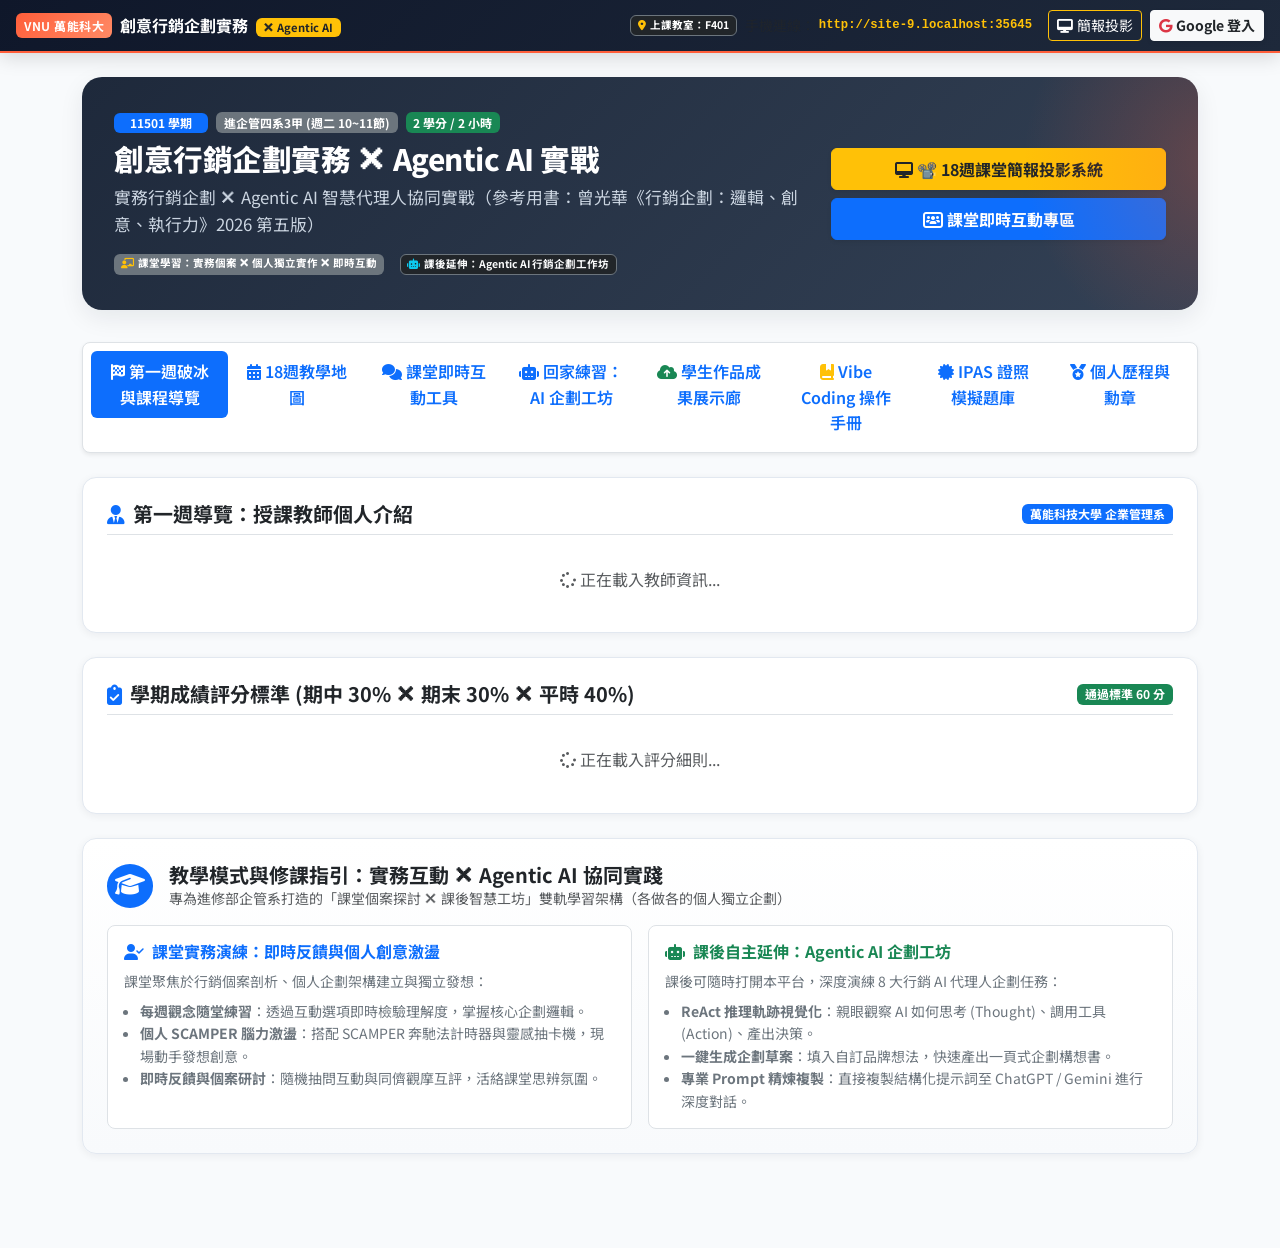
==== commit 5ad18076: "feat: 整合 Firebase Google 登入與 Firestore 雲端作品/學籍即時同步" ====
--- a/templates/index.html
+++ b/templates/index.html
@@ -14,6 +14,11 @@
   <link href="https://fonts.googleapis.com/css2?family=Noto+Sans+TC:wght@400;500;700;800&family=Fira+Code:wght@400;600&display=swap" rel="stylesheet">
   <!-- 自案樣式表 -->
   <link rel="stylesheet" href="/static/css/style.css">
+  <!-- Firebase SDK (v10 Compat for Google Sign-In & Firestore Cloud Storage) -->
+  <script src="https://www.gstatic.com/firebasejs/10.8.0/firebase-app-compat.js"></script>
+  <script src="https://www.gstatic.com/firebasejs/10.8.0/firebase-auth-compat.js"></script>
+  <script src="https://www.gstatic.com/firebasejs/10.8.0/firebase-firestore-compat.js"></script>
+  <script src="https://www.gstatic.com/firebasejs/10.8.0/firebase-analytics-compat.js"></script>
 </head>
 <body>
 
@@ -37,11 +42,36 @@
         <code class="text-warning fw-bold" id="classroom-url-display">載入中...</code>
       </div>
 
-      <!-- 個人學號按鈕 -->
-      <button class="btn btn-sm btn-outline-light d-flex align-items-center" data-bs-toggle="modal" data-bs-target="#userProfileModal">
-        <i class="fas fa-user-circle me-1"></i>
-        <span id="student-info-badge">學號登記</span>
-      </button>
+      <div class="d-flex align-items-center gap-2">
+        <!-- 簡報播放快捷按鈕 -->
+        <a href="Full_Screen_Presentation.html" target="_blank" class="btn btn-sm btn-outline-warning text-white d-none d-sm-inline-flex align-items-center" title="開啟 18 週全景簡報">
+          <i class="fas fa-desktop me-1"></i>
+          <span>簡報投影</span>
+        </a>
+
+        <!-- Google 登入按鈕 (未登入時顯示) -->
+        <button type="button" class="btn btn-sm btn-light text-dark fw-bold align-items-center shadow-sm" id="btn-google-login" onclick="loginWithGoogle()" style="display: inline-flex;">
+          <i class="fab fa-google text-danger me-1"></i>
+          <span class="d-none d-sm-inline">Google 登入</span>
+          <span class="d-inline d-sm-none">登入</span>
+        </button>
+
+        <!-- 已登入使用者資訊下拉選單 -->
+        <div class="dropdown" id="user-auth-box" style="display: none;">
+          <button class="btn btn-sm btn-outline-light d-flex align-items-center dropdown-toggle" type="button" id="userDropdownBtn" data-bs-toggle="dropdown" aria-expanded="false">
+            <img id="user-avatar-img" src="" alt="avatar" class="rounded-circle me-1" style="width: 22px; height: 22px; object-fit: cover; display: none;">
+            <i class="fas fa-user-circle me-1" id="user-avatar-icon"></i>
+            <span id="student-info-badge">學號登記</span>
+          </button>
+          <ul class="dropdown-menu dropdown-menu-end shadow border-0 small">
+            <li><h6 class="dropdown-header text-primary fw-bold" id="dropdown-user-email">Google 使用者</h6></li>
+            <li><a class="dropdown-item" href="javascript:void(0)" onclick="openProfileModal()"><i class="fas fa-id-card me-2 text-warning"></i>修改學號與姓名</a></li>
+            <li id="teacher-export-menu-item" style="display: none;"><a class="dropdown-item text-success fw-bold" href="javascript:void(0)" onclick="exportGradesToCSV()"><i class="fas fa-file-excel me-2"></i>匯出全班企劃成果 (Excel)</a></li>
+            <li><hr class="dropdown-divider"></li>
+            <li><a class="dropdown-item text-danger fw-bold" href="javascript:void(0)" onclick="logoutUser()"><i class="fas fa-sign-out-alt me-2"></i>登出 Google 帳號</a></li>
+          </ul>
+        </div>
+      </div>
     </div>
   </nav>
 
@@ -696,25 +726,43 @@
   <!-- 學號設定 Modal -->
   <div class="modal fade" id="userProfileModal" tabindex="-1">
     <div class="modal-dialog modal-dialog-centered">
-      <div class="modal-content">
-        <div class="modal-header">
-          <h5 class="modal-title fw-bold"><i class="fas fa-id-card text-primary me-2"></i>設定學生學習身分</h5>
-          <button type="button" class="btn-close" data-bs-dismiss="modal"></button>
-        </div>
-        <div class="modal-body">
-          <p class="small text-muted mb-3">設定您的學號與姓名，系統將在瀏覽器自動儲存測驗歷程、錯題筆記與成就勳章！</p>
+      <div class="modal-content rounded-4 border-0 shadow">
+        <div class="modal-header bg-dark text-white border-0">
+          <h5 class="modal-title fw-bold"><i class="fas fa-id-card text-warning me-2"></i>進企管四系3甲 學生學籍登記</h5>
+          <button type="button" class="btn-close btn-close-white" id="btn-close-profile" data-bs-dismiss="modal"></button>
+        </div>
+        <div class="modal-body p-4">
+          <div id="force-profile-notice" class="alert alert-warning py-2 px-3 small fw-bold mb-3" style="display: none;">
+            <i class="fas fa-exclamation-triangle me-1"></i>依課堂規範，Google 登入後請務必填寫學號與真實姓名以完成學籍綁定！
+          </div>
+          <div class="mb-3 p-3 bg-light rounded-3 border border-success border-opacity-25" id="google-account-info-box" style="display: none;">
+            <label class="form-label fw-bold small text-success mb-1"><i class="fab fa-google me-1"></i>已綁定 Google 帳號</label>
+            <input type="text" class="form-control form-control-sm bg-white text-muted fw-bold" id="input-google-email" readonly>
+            <div class="form-text small text-muted" style="font-size: 0.75rem;">系統將自動將您的個人企劃成果、題庫測驗與成就歷程同步至此 Google 雲端帳號。</div>
+          </div>
+          <p class="small text-muted mb-3">請登記您的真實學號與姓名，以便授課教師進行課堂點名、個人企劃審查與學期成績登記。</p>
           <div class="mb-3">
-            <label class="form-label fw-bold">學號 (Student ID)</label>
-            <input type="text" class="form-control" id="input-student-id" placeholder="例如：11200123">
+            <label class="form-label fw-bold small">學生學號 (必填) <span class="text-danger">*</span></label>
+            <input type="text" class="form-control" id="input-student-id" placeholder="例如：11109012" required>
           </div>
           <div class="mb-3">
-            <label class="form-label fw-bold">姓名 (Student Name)</label>
-            <input type="text" class="form-control" id="input-student-name" placeholder="例如：王小明">
-          </div>
-        </div>
-        <div class="modal-footer">
-          <button type="button" class="btn btn-secondary" data-bs-dismiss="modal">取消</button>
-          <button type="button" class="btn btn-primary" onclick="saveUserProfile()">儲存並同步</button>
+            <label class="form-label fw-bold small">學生姓名 (必填) <span class="text-danger">*</span></label>
+            <input type="text" class="form-control" id="input-student-name" placeholder="例如：林郁翔" required>
+          </div>
+          <div class="row g-2 mb-3">
+            <div class="col-6">
+              <label class="form-label fw-bold small text-secondary"><i class="fas fa-university me-1"></i>開課班級</label>
+              <input type="text" class="form-control form-control-sm bg-light" value="進企管四系3甲" readonly>
+            </div>
+            <div class="col-6">
+              <label class="form-label fw-bold small text-secondary"><i class="fas fa-user-check me-1"></i>專案模式</label>
+              <input type="text" class="form-control form-control-sm bg-light text-primary fw-bold" value="個人實務獨立企劃" readonly>
+            </div>
+          </div>
+        </div>
+        <div class="modal-footer border-0 bg-light">
+          <button type="button" class="btn btn-secondary btn-sm" id="btn-cancel-profile" data-bs-dismiss="modal">取消返回</button>
+          <button type="button" class="btn btn-primary btn-sm px-3 fw-bold" onclick="saveUserProfile()">確認登記並同步</button>
         </div>
       </div>
     </div>
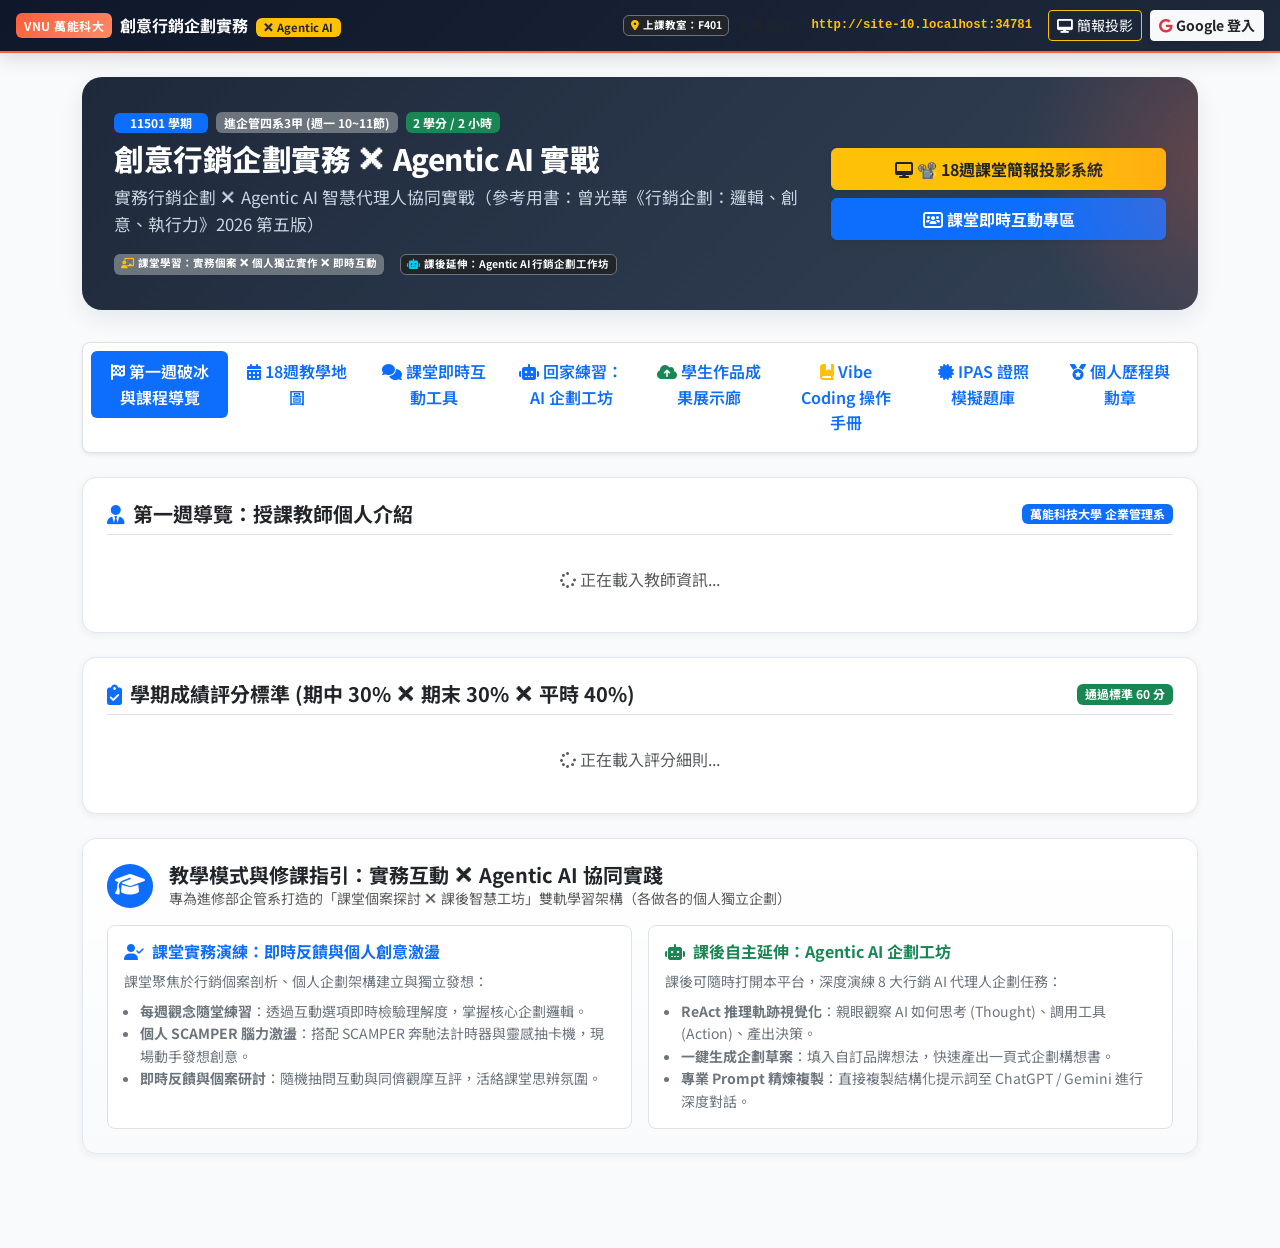
==== commit 783b8f63: "feat: 完善 Firebase Google 登入、Firestore 雲端作品同步與課表時段同步 (每週一 10~11節)" ====
--- a/templates/index.html
+++ b/templates/index.html
@@ -84,7 +84,7 @@
         <div class="col-lg-8">
           <div class="d-flex align-items-center gap-2 mb-2">
             <span class="badge bg-primary px-3 py-1">11501 學期</span>
-            <span class="badge bg-secondary">進企管四系3甲 (週二 10~11節)</span>
+            <span class="badge bg-secondary">進企管四系3甲 (週一 10~11節)</span>
             <span class="badge bg-success">2 學分 / 2 小時</span>
           </div>
           <h1 class="hero-title mb-2">創意行銷企劃實務 ✕ Agentic AI 實戰</h1>
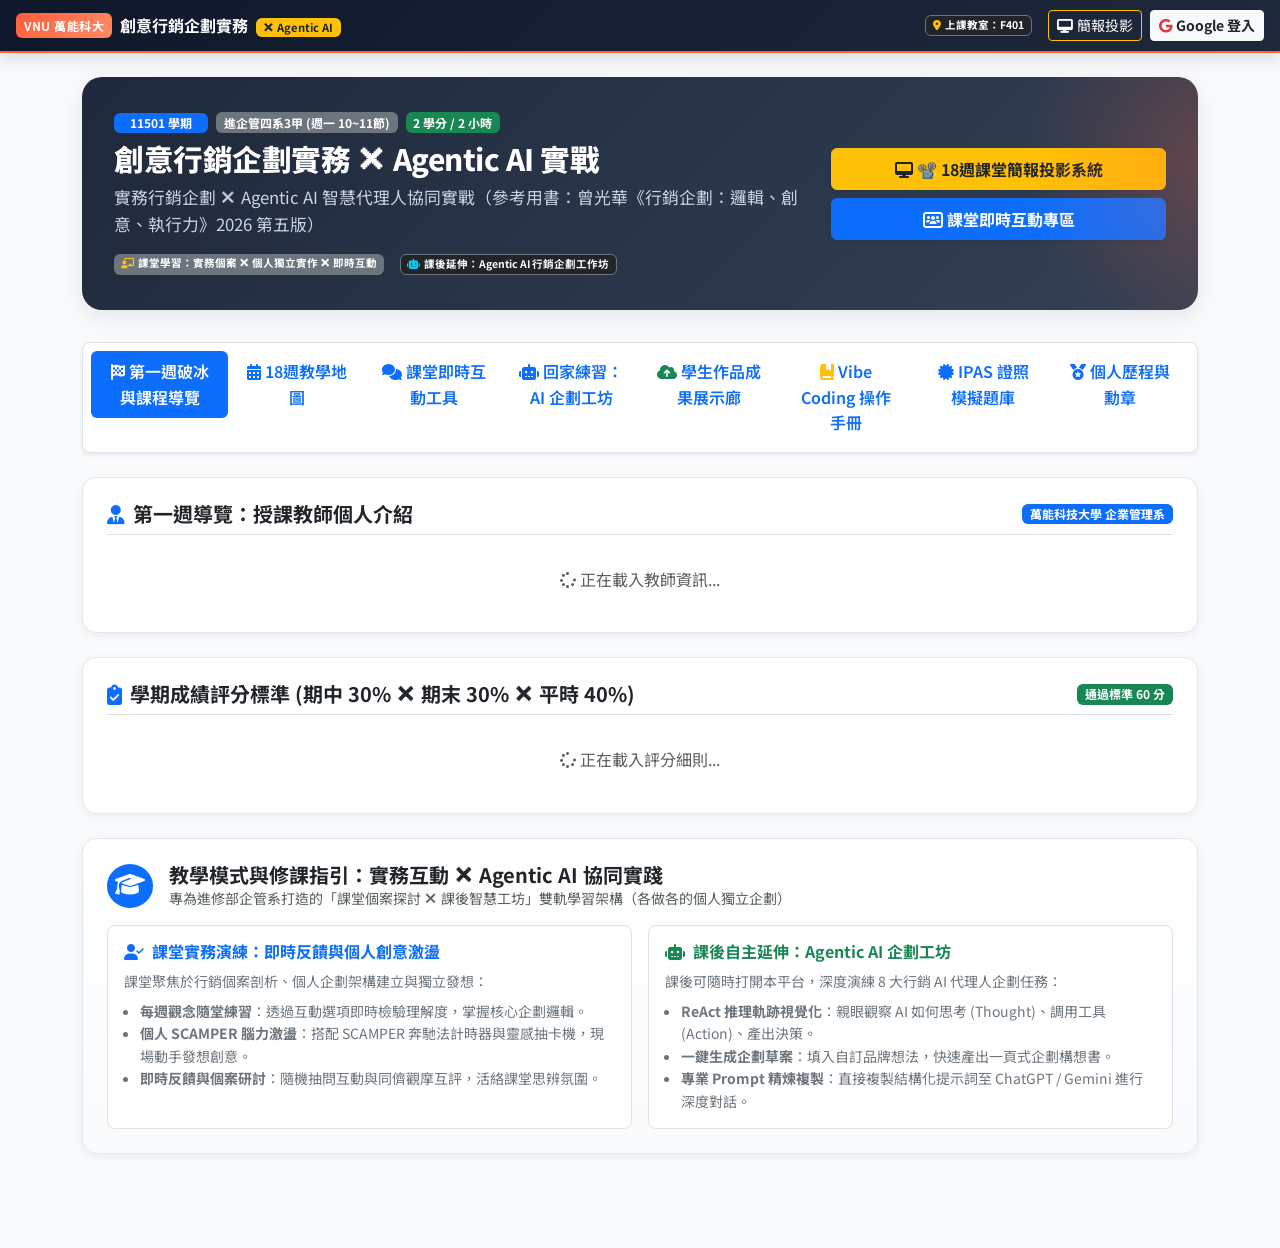
==== commit 929f9b5b: "style: 簡報第2頁精簡字數並嚴格維持28號字無溢出，移除導覽列右上角手機連線網址" ====
--- a/templates/index.html
+++ b/templates/index.html
@@ -35,11 +35,9 @@
 
       <!-- 教室環境提示 -->
       <div class="d-none d-md-flex align-items-center ms-auto me-3 text-light small">
-        <span class="badge bg-dark border border-secondary me-2">
+        <span class="badge bg-dark border border-secondary">
           <i class="fas fa-location-dot text-warning me-1"></i>上課教室：F401
         </span>
-        <span class="text-muted me-1">手機連線：</span>
-        <code class="text-warning fw-bold" id="classroom-url-display">載入中...</code>
       </div>
 
       <div class="d-flex align-items-center gap-2">
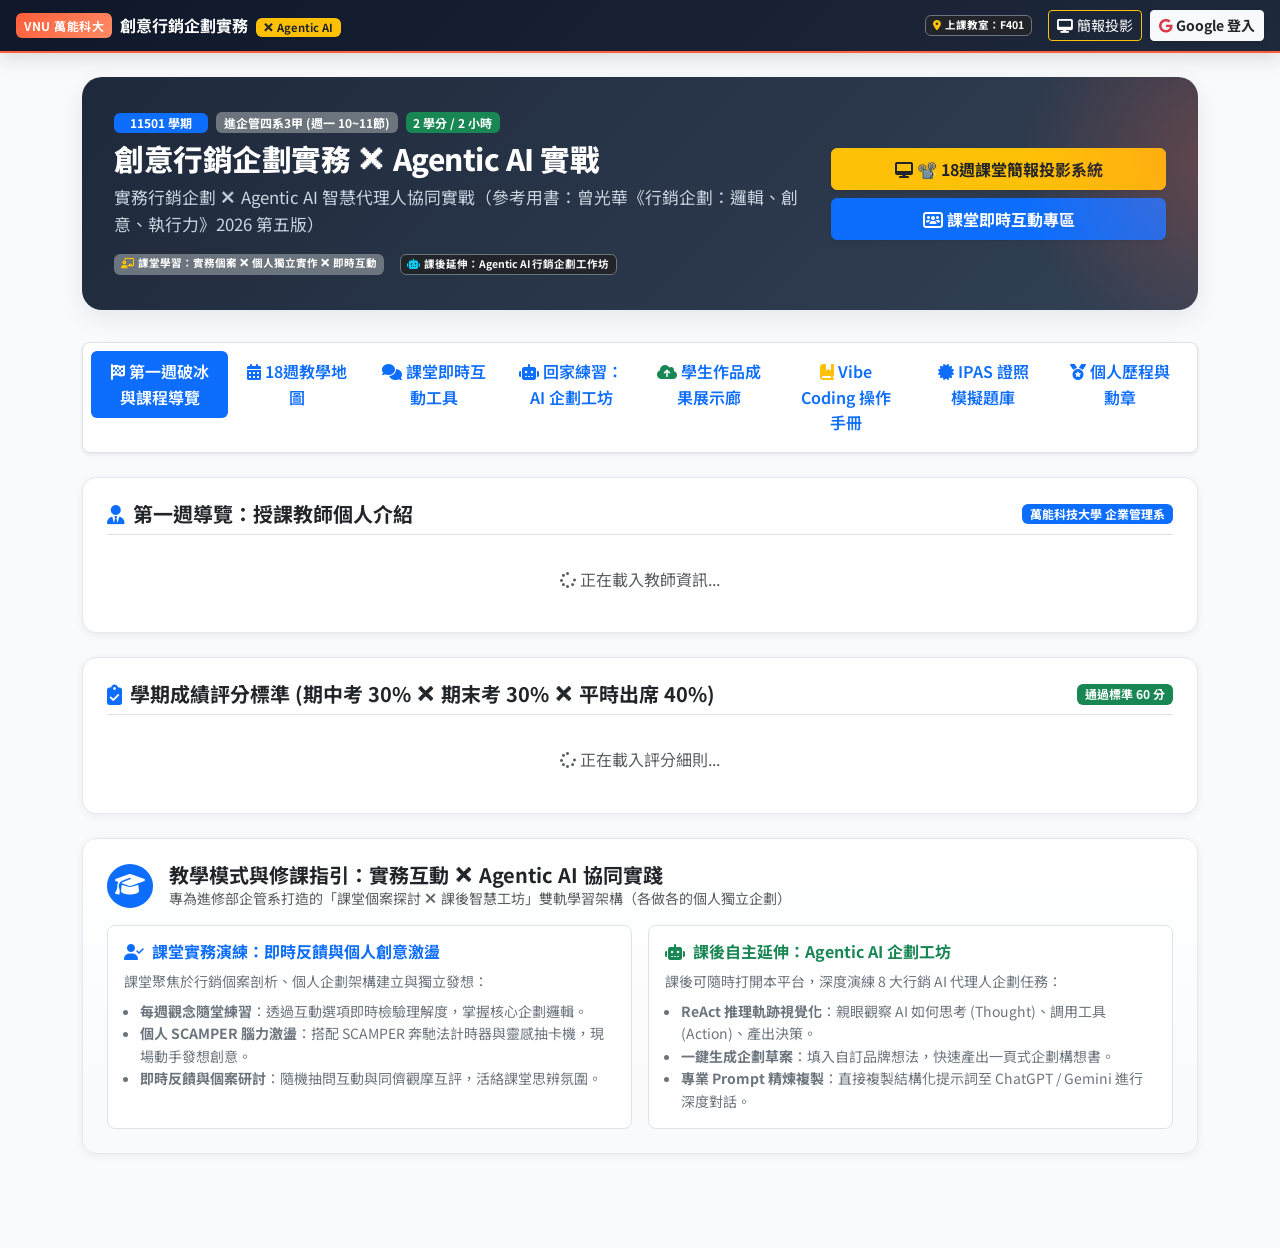
==== commit 2cc4c504: "feat: 簡化學期評分標準為期中考30%/期末考30%/平時出席40%，更新第9與18週期中期末考試規劃" ====
--- a/templates/index.html
+++ b/templates/index.html
@@ -174,7 +174,7 @@
         <!-- 評分標準卡片 -->
         <div class="card-custom p-4 mb-4">
           <div class="d-flex justify-content-between align-items-center mb-3 border-bottom pb-2">
-            <h5 class="fw-bold mb-0 text-dark"><i class="fas fa-clipboard-check text-primary me-2"></i>學期成績評分標準 (期中 30% ✕ 期末 30% ✕ 平時 40%)</h5>
+            <h5 class="fw-bold mb-0 text-dark"><i class="fas fa-clipboard-check text-primary me-2"></i>學期成績評分標準 (期中考 30% ✕ 期末考 30% ✕ 平時出席 40%)</h5>
             <span class="badge bg-success">通過標準 60 分</span>
           </div>
           <div id="grading-policy-box">
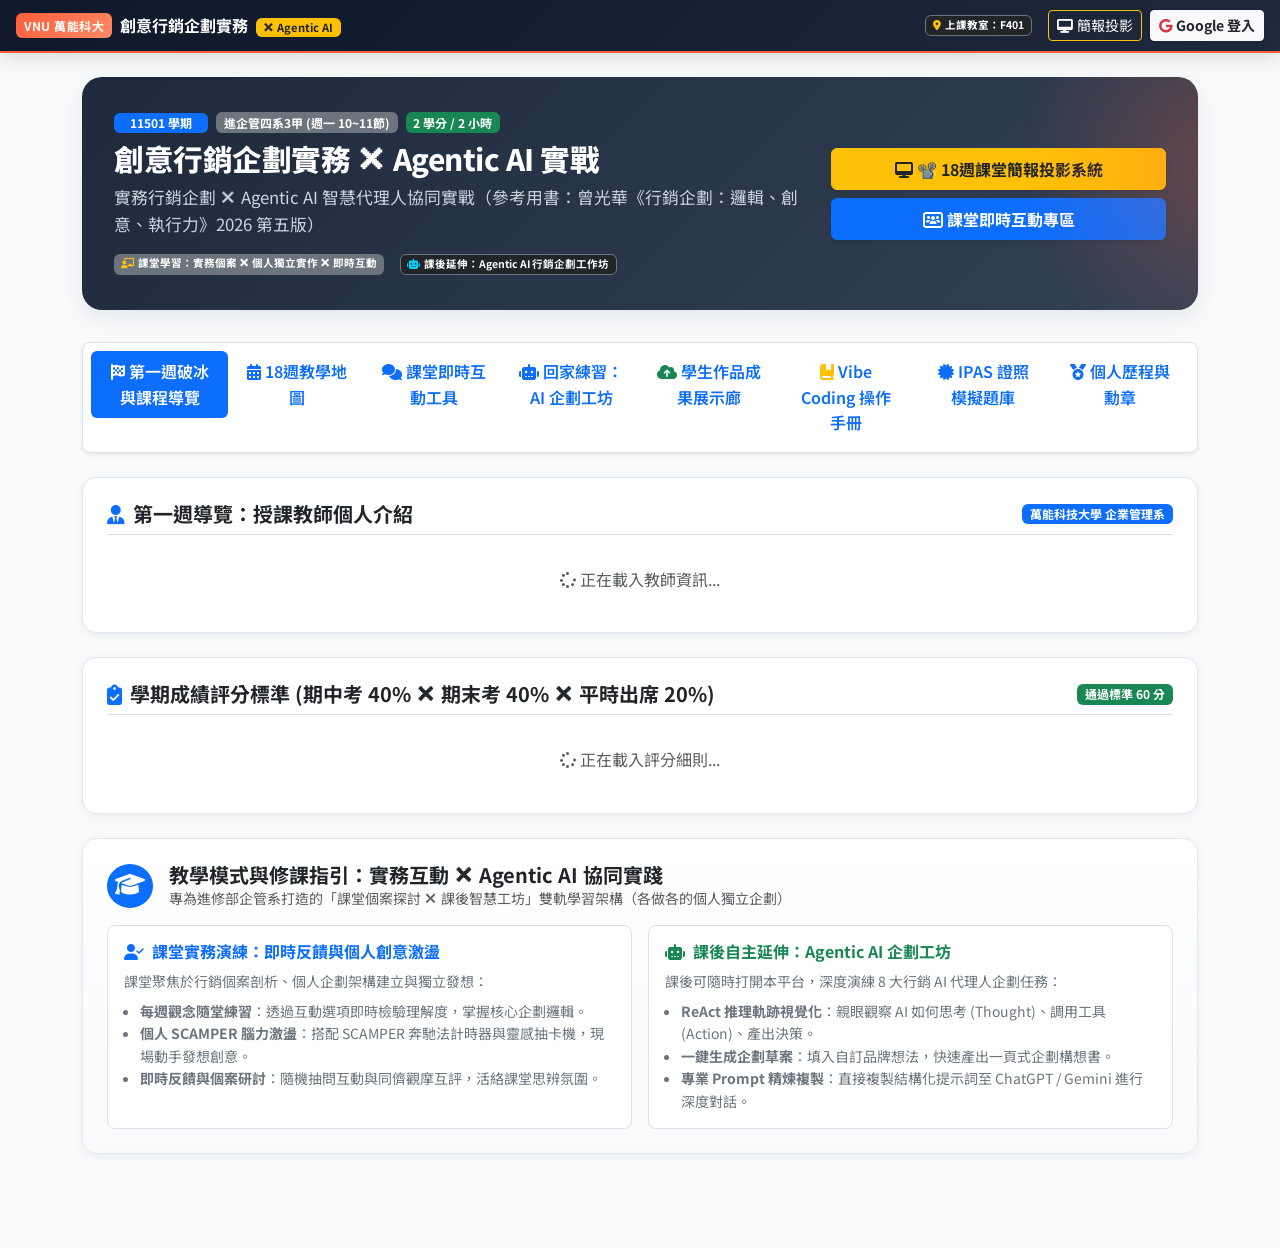
==== commit 545291b5: "feat: 調降平時出席至20%，提高期中期末考各至40%，體恤進修部在職學生" ====
--- a/templates/index.html
+++ b/templates/index.html
@@ -174,7 +174,7 @@
         <!-- 評分標準卡片 -->
         <div class="card-custom p-4 mb-4">
           <div class="d-flex justify-content-between align-items-center mb-3 border-bottom pb-2">
-            <h5 class="fw-bold mb-0 text-dark"><i class="fas fa-clipboard-check text-primary me-2"></i>學期成績評分標準 (期中考 30% ✕ 期末考 30% ✕ 平時出席 40%)</h5>
+            <h5 class="fw-bold mb-0 text-dark"><i class="fas fa-clipboard-check text-primary me-2"></i>學期成績評分標準 (期中考 40% ✕ 期末考 40% ✕ 平時出席 20%)</h5>
             <span class="badge bg-success">通過標準 60 分</span>
           </div>
           <div id="grading-policy-box">
